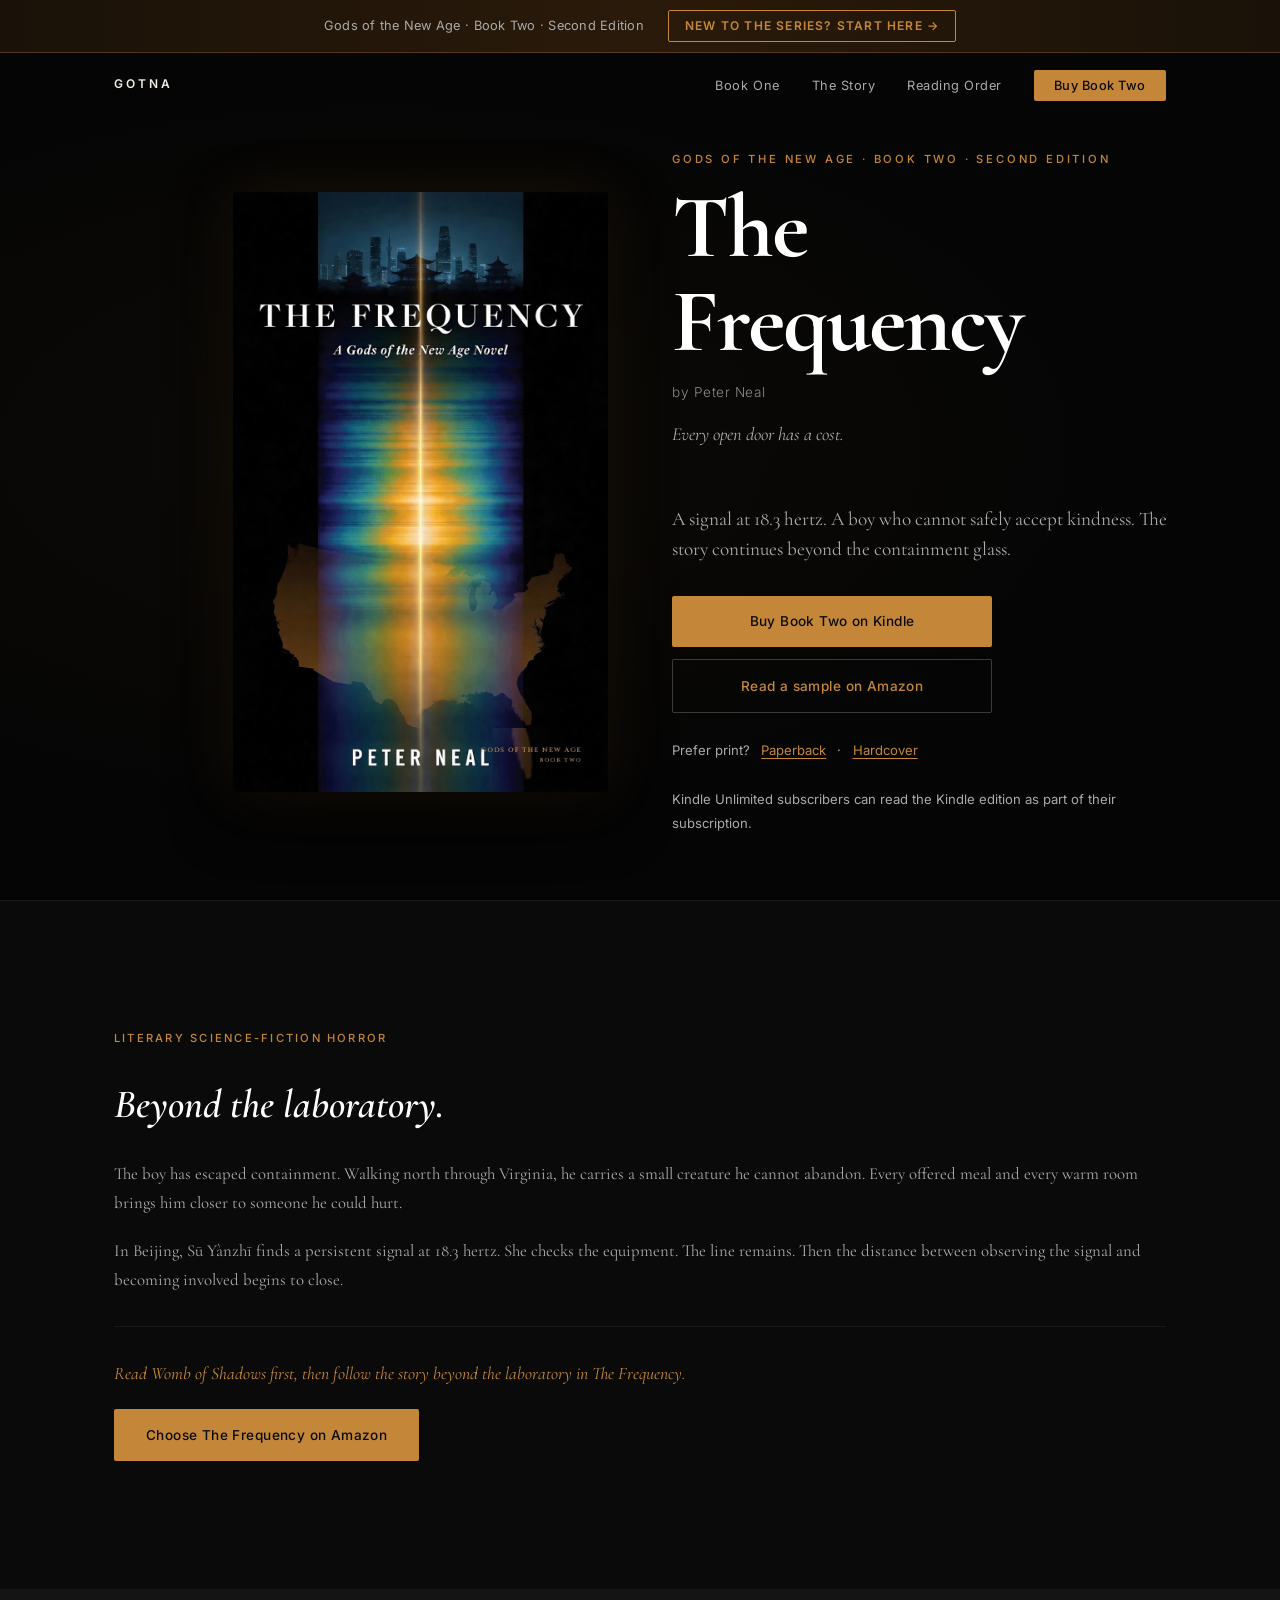
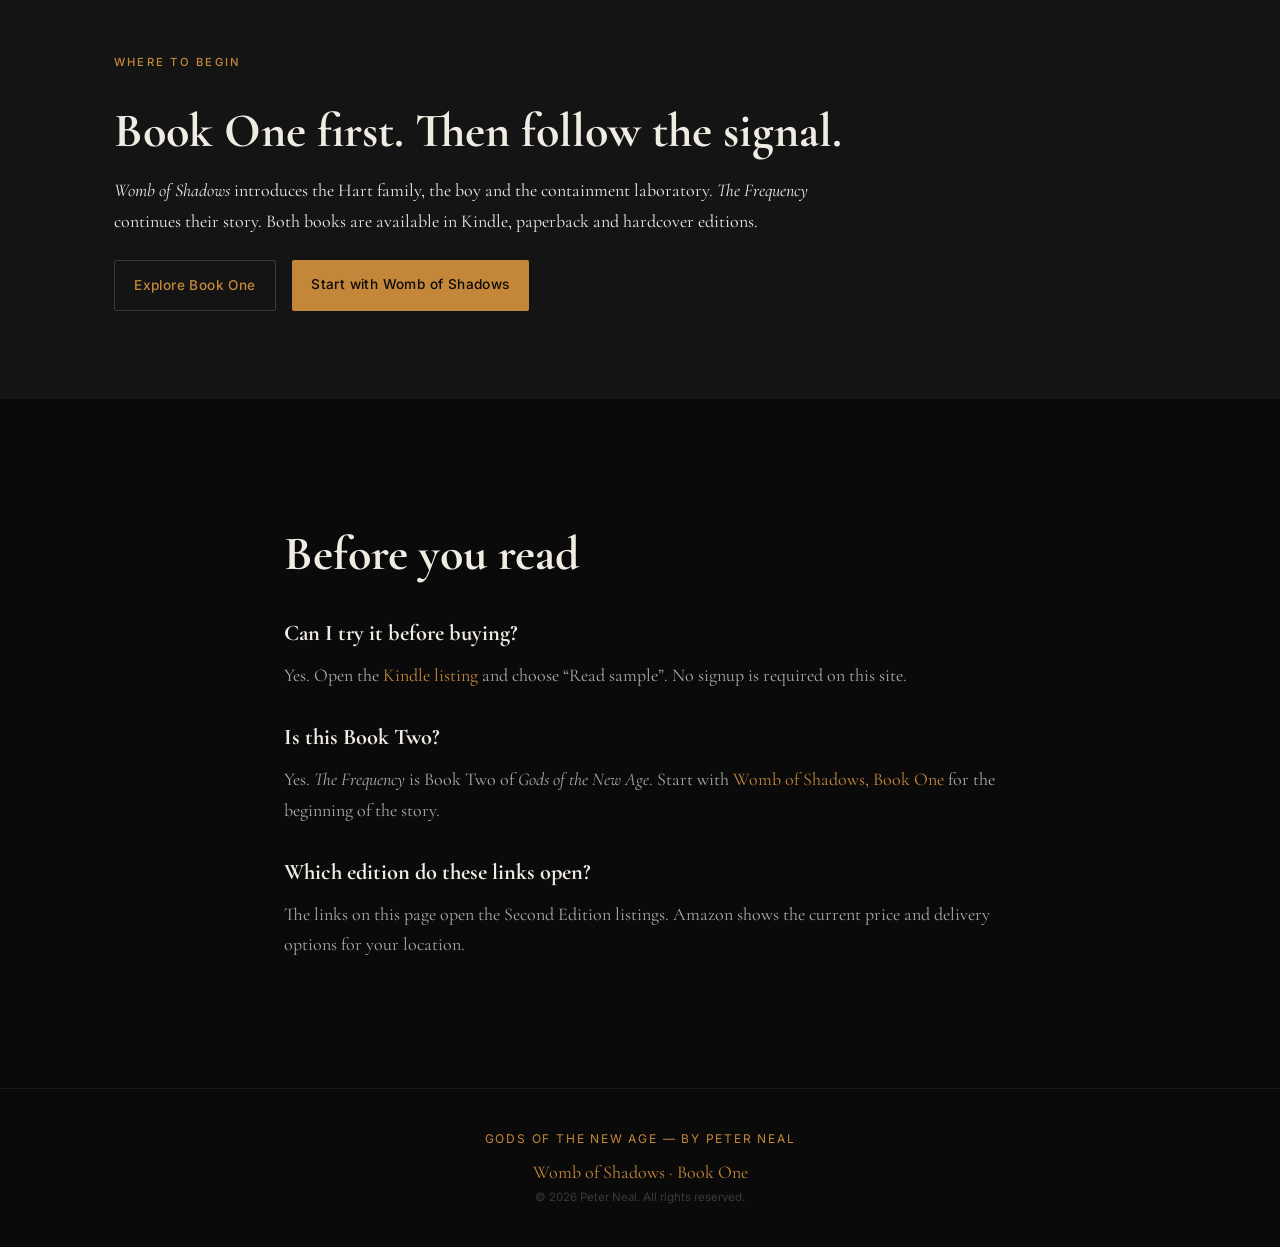
==== the-frequency/index.html @ f86cf532 "Improve book buying paths and add The Frequency landing page" ====
<!DOCTYPE html>
<html lang="en">
<head>
    <meta charset="UTF-8">
    <meta name="viewport" content="width=device-width, initial-scale=1.0">
    <title>The Frequency — Gods of the New Age, Book Two by Peter Neal</title>
    <meta name="description" content="A signal at 18.3 hertz. A boy who cannot safely accept kindness. Discover The Frequency, Book Two of Peter Neal's literary science-fiction horror series Gods of the New Age.">
    <meta name="author" content="Peter Neal">
    <link rel="canonical" href="https://roguenealer.github.io/womb-of-shadows/the-frequency/">
    <meta property="og:title" content="The Frequency — Book Two by Peter Neal">
    <meta property="og:description" content="Every open door has a cost. Continue Gods of the New Age in The Frequency.">
    <meta property="og:type" content="book">
    <meta property="og:url" content="https://roguenealer.github.io/womb-of-shadows/the-frequency/">
    <meta property="og:image" content="https://roguenealer.github.io/womb-of-shadows/images/the-frequency-cover.jpg">
    <meta name="twitter:card" content="summary_large_image">
    <meta name="twitter:title" content="The Frequency — Book Two by Peter Neal">
    <meta name="twitter:description" content="Every open door has a cost. Continue Gods of the New Age in The Frequency.">
    <meta name="twitter:image" content="https://roguenealer.github.io/womb-of-shadows/images/the-frequency-cover.jpg">
    <link rel="preconnect" href="https://fonts.googleapis.com">
    <link rel="preconnect" href="https://fonts.gstatic.com" crossorigin>
    <link href="https://fonts.googleapis.com/css2?family=Cormorant+Garamond:ital,wght@0,400;0,600;0,700;1,400;1,600&family=Inter:wght@300;400;500;600&display=swap" rel="stylesheet">
    <link rel="stylesheet" href="../css/style.css">
    <link rel="stylesheet" href="../css/earning.css">
    <script async src="https://www.googletagmanager.com/gtag/js?id=G-DT17MCMQZ6"></script>
    <script>
      window.dataLayer = window.dataLayer || [];
      function gtag(){dataLayer.push(arguments);}
      gtag('js', new Date());
      gtag('config', 'G-DT17MCMQZ6');
    </script>
    <script type="application/ld+json">
    {"@context":"https://schema.org","@type":"Book","name":"The Frequency","author":{"@type":"Person","name":"Peter Neal"},"inLanguage":"en","bookEdition":"Second Edition","isPartOf":{"@type":"CreativeWorkSeries","name":"Gods of the New Age"},"url":"https://roguenealer.github.io/womb-of-shadows/the-frequency/"}
    </script>
</head>
<body class="frequency-page">
    <nav class="nav" id="nav" aria-label="Main navigation">
        <div class="nav-inner">
            <a href="../" class="nav-logo">GOTNA</a>
            <button class="nav-toggle" id="nav-toggle" aria-label="Toggle menu" aria-expanded="false"><span></span><span></span><span></span></button>
            <ul class="nav-links" id="nav-links">
                <li><a href="../#book">Book One</a></li>
                <li><a href="#story">The Story</a></li>
                <li><a href="#reading-order">Reading Order</a></li>
                <li><a href="https://www.amazon.com/dp/B0HJBS8TWX" target="_blank" rel="noopener" class="nav-cta" data-intent="purchase" data-placement="navigation">Buy Book Two</a></li>
            </ul>
        </div>
    </nav>
    <div class="promo-banner" id="promo-banner">
        <div class="promo-inner">
            <span class="promo-text">Gods of the New Age · Book Two · Second Edition</span>
            <a href="../#book" class="promo-cta">New to the series? Start here &rarr;</a>
        </div>
    </div>
    <main>
        <section class="hero" id="hero">
            <div class="hero-content">
                <div class="hero-cover">
                    <img src="../images/the-frequency-cover.jpg" alt="The Frequency by Peter Neal — a column of gold and blue spectral light" class="cover-image" width="900" height="1440" fetchpriority="high">
                </div>
                <div class="hero-text">
                    <p class="hero-subtitle">Gods of the New Age · Book Two · Second Edition</p>
                    <h1 class="hero-title">The<br>Frequency</h1>
                    <p class="hero-author">by Peter Neal</p>
                    <p class="hero-tagline">Every open door has a cost.</p>
                    <p class="hero-description">A signal at 18.3 hertz. A boy who cannot safely accept kindness. The story continues beyond the containment glass.</p>
                    <div class="hero-actions">
                        <a href="https://www.amazon.com/dp/B0HJBS8TWX" target="_blank" rel="noopener" class="btn btn-primary" data-intent="purchase" data-placement="hero">Buy Book Two on Kindle</a>
                        <a href="https://www.amazon.com/dp/B0HJBS8TWX" target="_blank" rel="noopener" class="btn btn-secondary" data-intent="sample" data-placement="hero">Read a sample on Amazon</a>
                    </div>
                    <p class="format-links">Prefer print? <a href="https://www.amazon.com/dp/B0HJBMNSQB" target="_blank" rel="noopener" data-intent="purchase" data-placement="hero-print">Paperback</a> <span aria-hidden="true">·</span> <a href="https://www.amazon.com/dp/B0HJC25573" target="_blank" rel="noopener" data-intent="purchase" data-placement="hero-print">Hardcover</a></p>
                    <p class="format-links">Kindle Unlimited subscribers can read the Kindle edition as part of their subscription.</p>
                </div>
            </div>
        </section>
        <section class="section book" id="story">
            <div class="container">
                <div class="section-label">Literary science-fiction horror</div>
                <div class="book-text">
                    <h2>Beyond the laboratory.</h2>
                    <p class="book-description">The boy has escaped containment. Walking north through Virginia, he carries a small creature he cannot abandon. Every offered meal and every warm room brings him closer to someone he could hurt.</p>
                    <p class="book-description">In Beijing, Sū Yànzhī finds a persistent signal at 18.3 hertz. She checks the equipment. The line remains. Then the distance between observing the signal and becoming involved begins to close.</p>
                    <p class="book-description accent">Read <em>Womb of Shadows</em> first, then follow the story beyond the laboratory in <em>The Frequency</em>.</p>
                    <p><a href="https://www.amazon.com/dp/B0HJBS8TWX" target="_blank" rel="noopener" class="btn btn-primary" data-intent="purchase" data-placement="story">Choose The Frequency on Amazon</a></p>
                </div>
            </div>
        </section>
        <section class="reading-order" id="reading-order">
            <div class="container">
                <div class="section-label">Where to begin</div>
                <h2>Book One first. Then follow the signal.</h2>
                <p><em>Womb of Shadows</em> introduces the Hart family, the boy and the containment laboratory. <em>The Frequency</em> continues their story. Both books are available in Kindle, paperback and hardcover editions.</p>
                <div class="series-actions">
                    <a href="../#read" class="btn btn-secondary">Explore Book One</a>
                    <a href="https://www.amazon.com/dp/B0HJBRHK89" target="_blank" rel="noopener" class="btn btn-primary" data-intent="purchase" data-placement="reading-order">Start with Womb of Shadows</a>
                </div>
            </div>
        </section>
        <section class="section">
            <div class="container book-questions">
                <h2>Before you read</h2>
                <h3>Can I try it before buying?</h3>
                <p>Yes. Open the <a href="https://www.amazon.com/dp/B0HJBS8TWX" target="_blank" rel="noopener" data-intent="sample" data-placement="questions">Kindle listing</a> and choose &ldquo;Read sample&rdquo;. No signup is required on this site.</p>
                <h3>Is this Book Two?</h3>
                <p>Yes. <em>The Frequency</em> is Book Two of <em>Gods of the New Age</em>. Start with <a href="../">Womb of Shadows, Book One</a> for the beginning of the story.</p>
                <h3>Which edition do these links open?</h3>
                <p>The links on this page open the Second Edition listings. Amazon shows the current price and delivery options for your location.</p>
            </div>
        </section>
    </main>
    <footer class="footer">
        <div class="container">
            <div class="footer-inner">
                <p class="footer-trilogy">Gods of the New Age &mdash; by Peter Neal</p>
                <p><a href="../">Womb of Shadows · Book One</a></p>
                <p class="footer-copy">&copy; 2026 Peter Neal. All rights reserved.</p>
            </div>
        </div>
    </footer>
    <script src="../js/main.js"></script>
    <script src="../js/book-links.js"></script>
</body>
</html>
---- css/style.css ----
/* ============================================
   WOMB OF SHADOWS — Landing Page Styles
   Dark literary horror. A24 aesthetic.
   ============================================ */

/* --- Reset & Base --- */
*, *::before, *::after {
    margin: 0;
    padding: 0;
    box-sizing: border-box;
}

:root {
    --black: #0a0a0a;
    --black-deep: #050505;
    --gray-900: #141414;
    --gray-800: #1a1a1a;
    --gray-700: #2a2a2a;
    --gray-600: #3a3a3a;
    --gray-400: #888;
    --gray-300: #aaa;
    --white: #f0ece4;
    --white-bright: #fff;
    --amber: #c4873a;
    --amber-light: #d4a04a;
    --amber-glow: rgba(196, 135, 58, 0.15);
    --amber-dim: rgba(196, 135, 58, 0.08);

    --font-serif: 'Cormorant Garamond', Georgia, 'Times New Roman', serif;
    --font-sans: 'Inter', -apple-system, BlinkMacSystemFont, 'Segoe UI', sans-serif;

    --container: 1100px;
    --section-pad: clamp(4rem, 10vw, 8rem);
}

html {
    scroll-behavior: smooth;
    -webkit-font-smoothing: antialiased;
    -moz-osx-font-smoothing: grayscale;
}

body {
    background: var(--black);
    color: var(--white);
    font-family: var(--font-serif);
    font-size: 18px;
    line-height: 1.7;
    overflow-x: hidden;
}

a {
    color: var(--amber);
    text-decoration: none;
    transition: color 0.3s;
}
a:hover { color: var(--amber-light); }

img { max-width: 100%; height: auto; display: block; }

.container {
    max-width: var(--container);
    margin: 0 auto;
    padding: 0 1.5rem;
}

.section-label {
    font-family: var(--font-sans);
    font-size: 0.7rem;
    font-weight: 500;
    letter-spacing: 0.2em;
    text-transform: uppercase;
    color: var(--amber);
    margin-bottom: 2rem;
}

/* --- Promo Banner --- */
.promo-banner {
    position: fixed;
    top: 0;
    left: 0;
    right: 0;
    z-index: 200;
    background: linear-gradient(90deg, #1a1208, #2a1a0a, #1a1208);
    border-bottom: 1px solid rgba(196, 135, 58, 0.3);
    padding: 10px 0;
    text-align: center;
}

.promo-inner {
    max-width: var(--container);
    margin: 0 auto;
    padding: 0 1.5rem;
    display: flex;
    align-items: center;
    justify-content: center;
    gap: 1.5rem;
    flex-wrap: wrap;
}

.promo-text {
    font-family: var(--font-sans);
    font-size: 0.8rem;
    color: var(--gray-300);
    letter-spacing: 0.02em;
}

.promo-cta {
    font-family: var(--font-sans);
    font-size: 0.75rem;
    font-weight: 600;
    letter-spacing: 0.1em;
    text-transform: uppercase;
    color: var(--amber);
    white-space: nowrap;
    padding: 5px 16px;
    border: 1px solid var(--amber);
    border-radius: 2px;
    transition: all 0.3s;
}
.promo-cta:hover {
    background: var(--amber);
    color: var(--black);
}

/* Push nav down to account for promo banner */
.nav {
    top: 40px;
}

/* Push hero down to account for promo banner */
.hero {
    padding-top: 7rem;
}

@media (max-width: 768px) {
    .promo-banner { padding: 8px 0; }
    .promo-text { font-size: 0.7rem; }
    .promo-inner { gap: 0.75rem; }
    .nav { top: 56px; }
    .hero { padding-top: 6rem; }
}

/* --- Success State --- */
.gate-success {
    text-align: center;
    padding: 1rem 0;
}

.success-icon {
    width: 60px;
    height: 60px;
    border-radius: 50%;
    background: rgba(42, 122, 58, 0.15);
    border: 2px solid #2a7a3a;
    color: #2a7a3a;
    font-size: 28px;
    display: flex;
    align-items: center;
    justify-content: center;
    margin: 0 auto 1rem;
}

.success-text {
    font-family: var(--font-serif);
    font-size: 1.3rem;
    color: var(--white-bright);
    margin-bottom: 0.75rem;
}

.success-sub {
    font-family: var(--font-sans);
    font-size: 0.85rem;
    color: var(--gray-400);
    margin-bottom: 0.5rem;
}

.success-sub strong {
    color: var(--amber);
}

/* --- Navigation --- */
.nav {
    position: fixed;
    top: 0;
    left: 0;
    right: 0;
    z-index: 100;
    padding: 1rem 0;
    transition: background 0.4s, backdrop-filter 0.4s;
}

.nav.scrolled {
    background: rgba(10, 10, 10, 0.9);
    backdrop-filter: blur(12px);
    -webkit-backdrop-filter: blur(12px);
    border-bottom: 1px solid var(--gray-800);
}

.nav-inner {
    max-width: var(--container);
    margin: 0 auto;
    padding: 0 1.5rem;
    display: flex;
    align-items: center;
    justify-content: space-between;
}

.nav-logo {
    font-family: var(--font-sans);
    font-size: 0.75rem;
    font-weight: 600;
    letter-spacing: 0.25em;
    text-transform: uppercase;
    color: var(--white);
}
.nav-logo:hover { color: var(--amber); }

.nav-links {
    list-style: none;
    display: flex;
    align-items: center;
    gap: 2rem;
}

.nav-links a {
    font-family: var(--font-sans);
    font-size: 0.8rem;
    font-weight: 400;
    color: var(--gray-300);
    letter-spacing: 0.04em;
    transition: color 0.3s;
}
.nav-links a:hover { color: var(--white); }

.nav-cta {
    background: var(--amber) !important;
    color: var(--black) !important;
    padding: 0.5rem 1.25rem;
    border-radius: 2px;
    font-weight: 500 !important;
}
.nav-cta:hover {
    background: var(--amber-light) !important;
    color: var(--black) !important;
}

.nav-toggle {
    display: none;
    background: none;
    border: none;
    cursor: pointer;
    padding: 0.5rem;
    flex-direction: column;
    gap: 5px;
}
.nav-toggle span {
    display: block;
    width: 24px;
    height: 1.5px;
    background: var(--white);
    transition: transform 0.3s, opacity 0.3s;
}

/* --- Hero --- */
.hero {
    position: relative;
    min-height: 100vh;
    display: flex;
    align-items: center;
    justify-content: center;
    padding: 6rem 1.5rem 4rem;
    overflow: hidden;
    background: radial-gradient(ellipse at 30% 50%, rgba(196, 135, 58, 0.04) 0%, transparent 60%),
                var(--black-deep);
}

.hero-particles {
    position: absolute;
    inset: 0;
    pointer-events: none;
    opacity: 0.85;
}

.hero-content {
    max-width: var(--container);
    width: 100%;
    display: grid;
    grid-template-columns: 1fr 1fr;
    gap: 4rem;
    align-items: center;
    position: relative;
    z-index: 1;
}

.hero-cover {
    display: flex;
    justify-content: flex-end;
}

.cover-image {
    max-height: 600px;
    width: auto;
    border-radius: 2px;
    box-shadow:
        0 0 60px rgba(196, 135, 58, 0.1),
        0 20px 60px rgba(0, 0, 0, 0.6);
    transition: transform 0.6s ease, box-shadow 0.6s ease;
}
.cover-image:hover {
    transform: translateY(-4px);
    box-shadow:
        0 0 80px rgba(196, 135, 58, 0.15),
        0 30px 80px rgba(0, 0, 0, 0.7);
}

.hero-text {
    display: flex;
    flex-direction: column;
    gap: 0.5rem;
}

.hero-subtitle {
    font-family: var(--font-sans);
    font-size: 0.7rem;
    font-weight: 500;
    letter-spacing: 0.25em;
    text-transform: uppercase;
    color: var(--amber);
}

.hero-title {
    font-family: var(--font-serif);
    font-size: clamp(3rem, 6vw, 5rem);
    font-weight: 700;
    line-height: 1.05;
    color: var(--white-bright);
    letter-spacing: -0.02em;
    margin: 0.25rem 0;
}

.hero-author {
    font-family: var(--font-sans);
    font-size: 0.85rem;
    font-weight: 300;
    color: var(--gray-400);
    letter-spacing: 0.04em;
    margin-bottom: 0.5rem;
}

.hero-tagline {
    font-family: var(--font-serif);
    font-size: 1.15rem;
    font-style: italic;
    color: var(--gray-300);
    line-height: 1.6;
    margin-bottom: 1.5rem;
}

.hero-actions {
    display: flex;
    flex-direction: column;
    gap: 0.75rem;
    max-width: 320px;
}

/* --- Buttons --- */
.btn {
    display: inline-block;
    font-family: var(--font-sans);
    font-size: 0.85rem;
    font-weight: 500;
    letter-spacing: 0.03em;
    padding: 0.9rem 2rem;
    border: none;
    border-radius: 2px;
    cursor: pointer;
    text-align: center;
    transition: all 0.3s ease;
}

.btn-primary {
    background: var(--amber);
    color: var(--black);
}
.btn-primary:hover {
    background: var(--amber-light);
    color: var(--black);
    transform: translateY(-1px);
}

.btn-secondary {
    background: transparent;
    color: var(--amber);
    border: 1px solid var(--gray-600);
}
.btn-secondary:hover {
    border-color: var(--amber);
    color: var(--amber-light);
}

/* --- Scroll Indicator --- */
.scroll-indicator {
    position: absolute;
    bottom: 2rem;
    left: 50%;
    transform: translateX(-50%);
    display: flex;
    flex-direction: column;
    align-items: center;
    gap: 0.5rem;
    opacity: 0.4;
    z-index: 1;
}

.scroll-indicator span {
    font-family: var(--font-sans);
    font-size: 0.65rem;
    letter-spacing: 0.2em;
    text-transform: uppercase;
    color: var(--gray-400);
}

.scroll-line {
    width: 1px;
    height: 40px;
    background: linear-gradient(to bottom, var(--gray-400), transparent);
    animation: scrollPulse 2s ease-in-out infinite;
}

@keyframes scrollPulse {
    0%, 100% { opacity: 0.3; transform: scaleY(1); }
    50% { opacity: 1; transform: scaleY(1.2); }
}

/* --- Section Base --- */
.section {
    padding: var(--section-pad) 0;
}

/* --- Book Section --- */
.book {
    border-top: 1px solid var(--gray-800);
}

.book-content {
    max-width: 700px;
}

.book-text h2 {
    font-family: var(--font-serif);
    font-size: clamp(1.8rem, 4vw, 2.5rem);
    font-weight: 600;
    font-style: italic;
    color: var(--white-bright);
    margin-bottom: 2rem;
    line-height: 1.2;
}

.book-description {
    color: var(--gray-300);
    margin-bottom: 1.25rem;
    font-size: 1.05rem;
}

.book-description.accent {
    color: var(--amber);
    font-style: italic;
    font-size: 1.1rem;
    margin-top: 2rem;
    padding-top: 2rem;
    border-top: 1px solid var(--gray-800);
}

.book-comps {
    display: flex;
    flex-wrap: wrap;
    align-items: center;
    gap: 0.6rem;
    margin-top: 2.5rem;
    padding-top: 1.5rem;
    border-top: 1px solid var(--gray-800);
}

.comp-label {
    font-family: var(--font-sans);
    font-size: 0.7rem;
    font-weight: 500;
    letter-spacing: 0.15em;
    text-transform: uppercase;
    color: var(--gray-400);
    margin-right: 0.25rem;
}

.comp-title {
    font-family: var(--font-serif);
    font-size: 1rem;
    font-style: italic;
    color: var(--white);
}

.comp-divider {
    color: var(--gray-600);
    font-size: 0.8rem;
}

/* --- Read Section --- */
.read {
    background: var(--gray-900);
    border-top: 1px solid var(--gray-800);
}

.read h2 {
    font-family: var(--font-serif);
    font-size: clamp(1.8rem, 4vw, 2.5rem);
    font-weight: 600;
    color: var(--white-bright);
    margin-bottom: 1rem;
}

.read-subtitle {
    color: var(--gray-400);
    font-size: 1rem;
    max-width: 550px;
    margin-bottom: 3rem;
}

/* --- Read Gate (email capture for sample) --- */
.read-gate {
    margin-bottom: 3rem;
}

.read-gate-inner {
    background: var(--gray-800);
    border: 1px solid var(--gray-700);
    border-radius: 4px;
    padding: 2.5rem;
    max-width: 520px;
    text-align: center;
}

.read-gate-icon {
    color: var(--amber);
    margin-bottom: 1rem;
}

.read-gate-inner > p {
    font-size: 0.95rem;
    color: var(--gray-300);
    margin-bottom: 1.5rem;
}

.gate-form {
    display: flex;
    gap: 0.5rem;
}

.gate-input,
.subscribe-input {
    flex: 1;
    background: var(--black);
    border: 1px solid var(--gray-600);
    color: var(--white);
    font-family: var(--font-sans);
    font-size: 0.9rem;
    padding: 0.85rem 1rem;
    border-radius: 2px;
    outline: none;
    transition: border-color 0.3s;
}

.gate-input:focus,
.subscribe-input:focus {
    border-color: var(--amber);
}

.gate-input::placeholder,
.subscribe-input::placeholder {
    color: var(--gray-600);
}

.gate-note {
    font-family: var(--font-sans);
    font-size: 0.72rem;
    color: var(--gray-600);
    margin-top: 0.75rem;
}

/* --- Chapter Cards --- */
.read-chapters {
    display: grid;
    grid-template-columns: repeat(auto-fit, minmax(240px, 1fr));
    gap: 1.5rem;
}

.chapter-card {
    background: var(--black);
    border: 1px solid var(--gray-800);
    border-radius: 3px;
    padding: 2rem 1.5rem;
    transition: border-color 0.3s, transform 0.3s;
}
.chapter-card:hover {
    border-color: var(--gray-600);
    transform: translateY(-2px);
}

.chapter-card.synapse {
    border-color: var(--gray-700);
    background: linear-gradient(135deg, var(--black), var(--amber-dim));
}

.chapter-number {
    font-family: var(--font-sans);
    font-size: 0.65rem;
    font-weight: 600;
    letter-spacing: 0.2em;
    text-transform: uppercase;
    color: var(--amber);
    display: block;
    margin-bottom: 0.75rem;
}

.chapter-card h3 {
    font-family: var(--font-serif);
    font-size: 1.3rem;
    font-weight: 600;
    color: var(--white-bright);
    margin-bottom: 0.75rem;
}

.chapter-card p {
    font-size: 0.9rem;
    color: var(--gray-400);
    line-height: 1.6;
}

/* --- Subscribe Section --- */
.subscribe {
    border-top: 1px solid var(--gray-800);
}

.subscribe-inner {
    max-width: 540px;
    text-align: center;
    margin: 0 auto;
}

.subscribe h2 {
    font-family: var(--font-serif);
    font-size: clamp(1.8rem, 4vw, 2.5rem);
    font-weight: 600;
    color: var(--white-bright);
    margin-bottom: 1rem;
    line-height: 1.2;
}

.subscribe-inner > p {
    color: var(--gray-300);
    margin-bottom: 2rem;
    font-size: 1rem;
}

.subscribe-form {
    display: flex;
    gap: 0.5rem;
    margin-bottom: 0.75rem;
}

.subscribe-note {
    font-family: var(--font-sans);
    font-size: 0.72rem;
    color: var(--gray-600);
}

/* --- Author Section --- */
.author {
    background: var(--gray-900);
    border-top: 1px solid var(--gray-800);
}

.author-content {
    max-width: 600px;
}

.author-text h2 {
    font-family: var(--font-serif);
    font-size: clamp(1.5rem, 3vw, 2rem);
    font-weight: 600;
    color: var(--white-bright);
    margin-bottom: 1.5rem;
}

.author-text p {
    color: var(--gray-300);
    margin-bottom: 1rem;
    font-size: 1rem;
}

.author-location {
    font-family: var(--font-sans);
    font-size: 0.85rem !important;
    color: var(--gray-400) !important;
    font-style: italic;
    margin-top: 1.5rem !important;
}

.social-links {
    display: flex;
    gap: 1rem;
    margin-top: 1.5rem;
}

.social-link {
    color: var(--gray-400);
    transition: color 0.3s, transform 0.3s;
}
.social-link:hover {
    color: var(--amber);
    transform: translateY(-2px);
}

/* --- Follow / Social Bar --- */
.follow {
    border-top: 1px solid var(--gray-800);
    padding: 2.5rem 0;
}

.follow-inner {
    display: flex;
    align-items: center;
    justify-content: center;
    gap: 2.5rem;
    flex-wrap: wrap;
}

.follow-label {
    font-family: var(--font-sans);
    font-size: 0.7rem;
    font-weight: 500;
    letter-spacing: 0.2em;
    text-transform: uppercase;
    color: var(--gray-400);
}

.follow-links {
    display: flex;
    align-items: center;
    gap: 1.25rem;
}

.follow-link {
    display: flex;
    align-items: center;
    gap: 0.5rem;
    font-family: var(--font-sans);
    font-size: 0.8rem;
    font-weight: 500;
    color: var(--gray-300);
    padding: 0.5rem 1rem;
    border: 1px solid var(--gray-700);
    border-radius: 2px;
    transition: all 0.3s;
}

.follow-link:hover {
    color: var(--amber);
    border-color: var(--amber);
    background: var(--amber-dim);
}

.follow-link svg {
    flex-shrink: 0;
    transition: color 0.3s;
}

@media (max-width: 600px) {
    .follow-inner { flex-direction: column; gap: 1.25rem; }
    .follow-links { flex-wrap: wrap; justify-content: center; }
}

/* --- Comments Section --- */
.comments {
    border-top: 1px solid var(--gray-800);
}

.comments h2 {
    font-family: var(--font-serif);
    font-size: clamp(1.8rem, 4vw, 2.5rem);
    font-weight: 600;
    color: var(--white-bright);
    margin-bottom: 1rem;
}

.comments-subtitle {
    color: var(--gray-400);
    font-size: 1rem;
    margin-bottom: 2.5rem;
}

.comments-subtitle em {
    font-size: 0.85rem;
    color: var(--gray-600);
}

/* --- Reaction Form --- */
.reaction-form-wrap {
    max-width: 600px;
}

.reaction-form {
    display: flex;
    flex-direction: column;
    gap: 0.75rem;
}

.reaction-input,
.reaction-textarea {
    background: var(--gray-900);
    border: 1px solid var(--gray-700);
    color: var(--white);
    font-family: var(--font-serif);
    font-size: 1rem;
    padding: 0.85rem 1rem;
    border-radius: 2px;
    outline: none;
    transition: border-color 0.3s;
    width: 100%;
}

.reaction-input-name {
    font-family: var(--font-sans);
    font-size: 0.9rem;
    max-width: 280px;
}

.reaction-textarea {
    resize: vertical;
    min-height: 120px;
    line-height: 1.6;
}

.reaction-input:focus,
.reaction-textarea:focus {
    border-color: var(--amber);
}

.reaction-input::placeholder,
.reaction-textarea::placeholder {
    color: var(--gray-600);
}

.reaction-form-footer {
    display: flex;
    align-items: center;
    justify-content: space-between;
    gap: 1rem;
    flex-wrap: wrap;
}

.reaction-privacy {
    font-family: var(--font-sans);
    font-size: 0.72rem;
    color: var(--gray-600);
}

@media (max-width: 480px) {
    .reaction-form-footer { flex-direction: column; align-items: flex-start; }
    .reaction-input-name { max-width: 100%; }
}

/* --- Footer --- */
.footer {
    border-top: 1px solid var(--gray-800);
    padding: 2.5rem 0;
}

.footer-inner {
    text-align: center;
}

.footer-trilogy {
    font-family: var(--font-sans);
    font-size: 0.75rem;
    letter-spacing: 0.15em;
    text-transform: uppercase;
    color: var(--amber);
    margin-bottom: 0.5rem;
}

.footer-copy {
    font-family: var(--font-sans);
    font-size: 0.72rem;
    color: var(--gray-600);
}

/* ============================================
   Responsive
   ============================================ */
@media (max-width: 768px) {
    body { font-size: 16px; }

    .nav-toggle {
        display: flex;
    }

    .nav-links {
        position: fixed;
        top: 0;
        right: -100%;
        width: 280px;
        height: 100vh;
        background: var(--gray-900);
        flex-direction: column;
        padding: 5rem 2rem 2rem;
        gap: 1.5rem;
        transition: right 0.4s ease;
        border-left: 1px solid var(--gray-800);
    }
    .nav-links.open { right: 0; }

    .hero {
        padding: 5rem 1.25rem 3rem;
        min-height: auto;
    }

    .hero-content {
        grid-template-columns: 1fr;
        gap: 2.5rem;
        text-align: center;
    }

    .hero-cover {
        justify-content: center;
        order: -1;
    }

    .cover-image {
        max-height: 420px;
    }

    .hero-text {
        align-items: center;
    }

    .hero-actions {
        max-width: 100%;
        width: 100%;
    }

    .scroll-indicator { display: none; }

    .gate-form,
    .subscribe-form {
        flex-direction: column;
    }

    .read-chapters {
        grid-template-columns: 1fr;
    }

    .book-comps {
        justify-content: center;
    }
}

@media (max-width: 480px) {
    .hero-title { font-size: 2.5rem; }
    .cover-image { max-height: 340px; }

    .read-gate-inner {
        padding: 1.5rem;
    }
}

/* --- Animations --- */
.opening-excerpt {
    max-width: 700px;
    margin: 2rem auto;
    padding: 1.5rem 2rem;
    border-left: 2px solid var(--amber);
    background: var(--gray-900);
    font-size: clamp(1.25rem, 3vw, 1.65rem);
    line-height: 1.75;
}
.opening-excerpt p + p { margin-top: 1rem; }
.sample-action { text-align: center; margin-bottom: 1.5rem; }
.series-book {
    display: grid;
    grid-template-columns: minmax(180px, 300px) minmax(0, 1fr);
    align-items: start;
    gap: clamp(2rem, 5vw, 4rem);
}
.series-cover { width: 100%; height: auto; border-radius: 2px; }
.series-hook { color: var(--amber-light); font-size: 1.35rem; margin: 0.5rem 0 1.5rem; }
.series-actions { display: flex; flex-wrap: wrap; gap: 0.75rem; margin: 1.5rem 0; }
.series-actions .btn { padding: 0.8rem 1.2rem; }
.nav { top: var(--promo-height, 68px); }
.hero { padding-top: calc(var(--promo-height, 68px) + 6rem); }
.section { scroll-margin-top: calc(var(--promo-height, 68px) + 5rem); }
@media (max-width: 768px) {
    .promo-inner { gap: 0.4rem; }
    .promo-cta { display: none; }
    .series-book { grid-template-columns: 1fr; }
    .series-cover-link { max-width: 260px; justify-self: center; }
    .series-book-copy h2, .series-hook { text-align: center; }
    .series-actions { justify-content: center; }
    .opening-excerpt { padding: 1.25rem; }
}

@media (prefers-reduced-motion: no-preference) {
    .fade-in {
        opacity: 0;
        transform: translateY(20px);
        transition: opacity 0.8s ease, transform 0.8s ease;
    }
    .fade-in.visible {
        opacity: 1;
        transform: translateY(0);
    }
}
---- css/earning.css ----
/* Reading and format choices for the existing book storefront. */
.format-links {
    margin-top: 1.1rem;
    color: var(--gray-300);
    font-family: var(--font-sans);
    font-size: 0.82rem;
    line-height: 1.8;
}
.format-links a { margin-left: 0.45rem; text-decoration: underline; text-underline-offset: 0.2em; }
.format-links span { margin-left: 0.45rem; }
.press-proof {
    margin-top: 1.8rem;
    padding-left: 1rem;
    border-left: 2px solid var(--amber);
    max-width: 32rem;
}
.press-proof blockquote { color: var(--white); font-size: 1.3rem; font-style: italic; line-height: 1.4; }
.press-proof figcaption { margin-top: 0.65rem; font-family: var(--font-sans); font-size: 0.72rem; line-height: 1.7; }
.press-proof figcaption span { display: block; color: var(--gray-300); }
.book-detail-link { margin-top: 1rem; font-family: var(--font-sans); font-size: 0.86rem; }
.book-detail-link a { text-decoration: underline; text-underline-offset: 0.2em; }
.frequency-page .hero-title { font-size: clamp(3rem, 7vw, 6rem); line-height: 1.05; }
.frequency-page .hero-description { margin: 1.4rem 0; max-width: 35rem; font-size: 1.2rem; line-height: 1.6; color: var(--gray-300); }
.frequency-page .hero-actions { flex-wrap: wrap; }
.reading-order { padding-top: 4rem; padding-bottom: 4rem; background: var(--gray-900); }
.reading-order h2 { font-size: clamp(2rem, 4vw, 3rem); line-height: 1.15; margin-bottom: 1rem; }
.reading-order p { max-width: 44rem; margin-bottom: 1rem; }
.reading-order .series-actions { display: flex; gap: 1rem; flex-wrap: wrap; margin-top: 1.5rem; }
.book-questions { max-width: 760px; }
.book-questions h2 { font-size: clamp(2rem, 4vw, 3rem); line-height: 1.15; margin-bottom: 2rem; }
.book-questions h3 { font-size: 1.4rem; margin: 1.7rem 0 0.5rem; }
.book-questions p { color: var(--gray-300); }
a:focus-visible, button:focus-visible { outline: 2px solid var(--amber-light); outline-offset: 5px; }
@media (max-width: 768px) {
    .nav-toggle { position: relative; z-index: 1; }
}
@media (max-width: 600px) {
    .hero-text { order: 1; }
    .hero-cover { order: 2; }
    .hero-content { gap: 2rem; }
    .press-proof { margin-top: 1.3rem; }
    .press-proof blockquote { font-size: 1.15rem; }
    .frequency-page .hero-description { font-size: 1.08rem; }
    .frequency-page .hero-actions .btn { width: 100%; text-align: center; }
    .reading-order .series-actions .btn { width: 100%; text-align: center; }
}
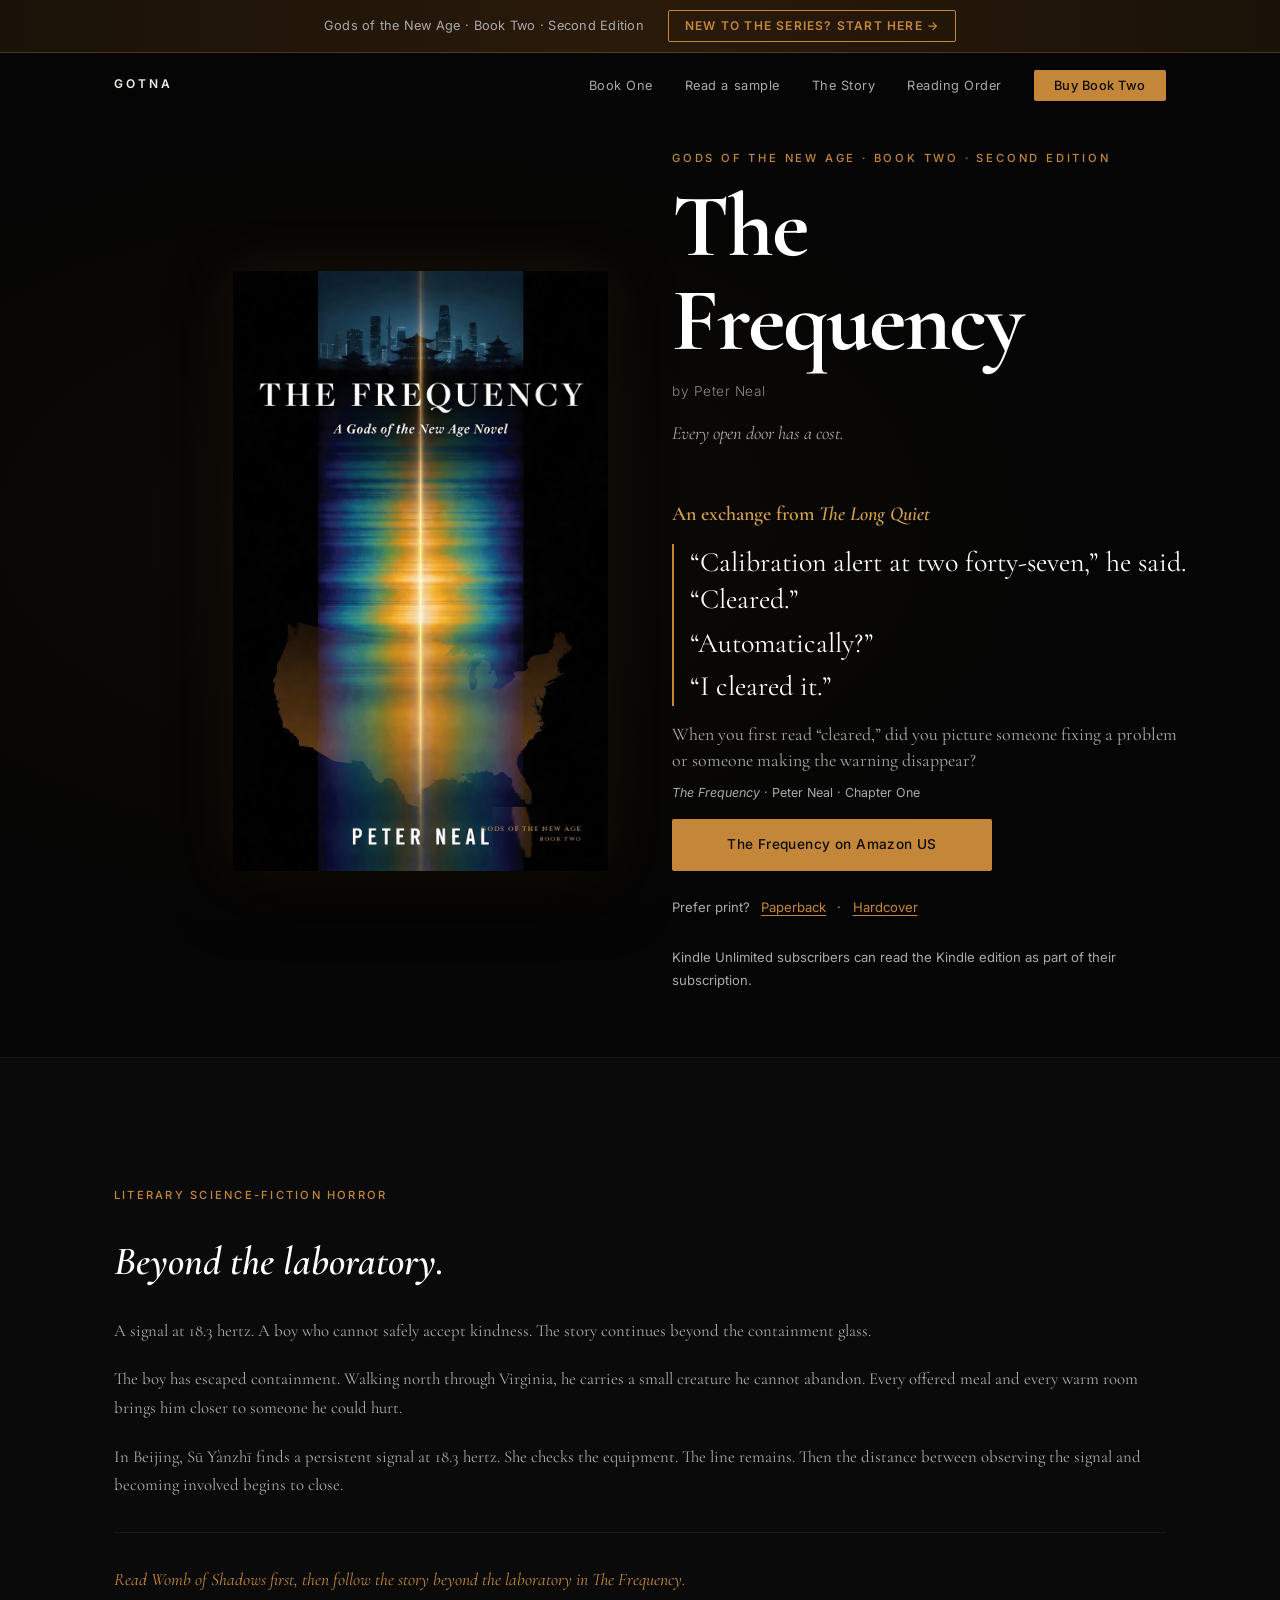
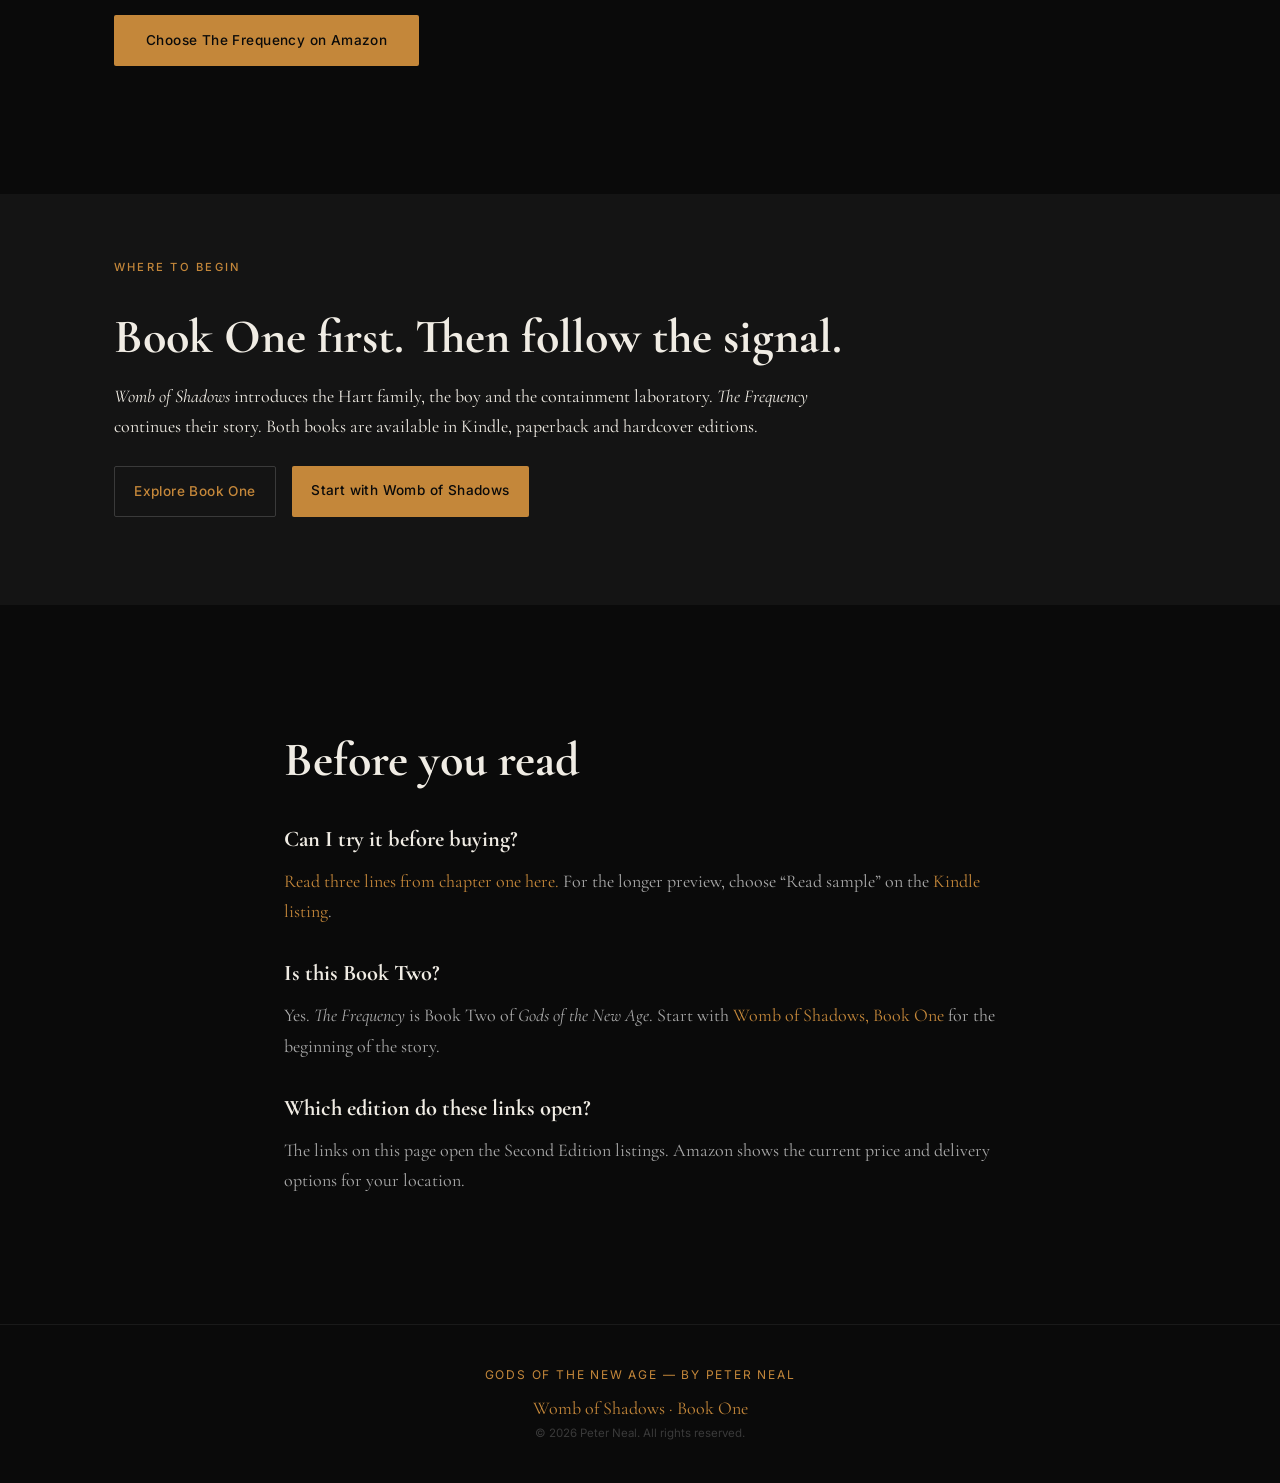
==== commit 20cd3a13: "Publish The Frequency opening sample and measure its readership" ====
--- a/the-frequency/index.html
+++ b/the-frequency/index.html
@@ -26,7 +26,9 @@
       window.dataLayer = window.dataLayer || [];
       function gtag(){dataLayer.push(arguments);}
       gtag('js', new Date());
-      gtag('config', 'G-DT17MCMQZ6');
+      if (window.location.hostname === 'roguenealer.github.io') {
+        gtag('config', 'G-DT17MCMQZ6');
+      }
     </script>
     <script type="application/ld+json">
     {"@context":"https://schema.org","@type":"Book","name":"The Frequency","author":{"@type":"Person","name":"Peter Neal"},"inLanguage":"en","bookEdition":"Second Edition","isPartOf":{"@type":"CreativeWorkSeries","name":"Gods of the New Age"},"url":"https://roguenealer.github.io/womb-of-shadows/the-frequency/"}
@@ -39,6 +41,7 @@
             <button class="nav-toggle" id="nav-toggle" aria-label="Toggle menu" aria-expanded="false"><span></span><span></span><span></span></button>
             <ul class="nav-links" id="nav-links">
                 <li><a href="../#book">Book One</a></li>
+                <li><a href="#frequency-sample">Read a sample</a></li>
                 <li><a href="#story">The Story</a></li>
                 <li><a href="#reading-order">Reading Order</a></li>
                 <li><a href="https://www.amazon.com/dp/B0HJBS8TWX" target="_blank" rel="noopener" class="nav-cta" data-intent="purchase" data-placement="navigation">Buy Book Two</a></li>
@@ -62,10 +65,18 @@
                     <h1 class="hero-title">The<br>Frequency</h1>
                     <p class="hero-author">by Peter Neal</p>
                     <p class="hero-tagline">Every open door has a cost.</p>
-                    <p class="hero-description">A signal at 18.3 hertz. A boy who cannot safely accept kindness. The story continues beyond the containment glass.</p>
+                    <section class="opening-sample" id="frequency-sample" aria-labelledby="sample-heading">
+                        <h2 id="sample-heading">An exchange from <i>The Long Quiet</i></h2>
+                        <blockquote>
+                            <p>“Calibration alert at two forty-seven,” he said. “Cleared.”</p>
+                            <p>“Automatically?”</p>
+                            <p>“I cleared it.”</p>
+                        </blockquote>
+                        <p class="sample-question">When you first read “cleared,” did you picture someone fixing a problem or someone making the warning disappear?</p>
+                        <p class="sample-credit"><cite>The Frequency</cite> · Peter Neal · Chapter One</p>
+                    </section>
                     <div class="hero-actions">
-                        <a href="https://www.amazon.com/dp/B0HJBS8TWX" target="_blank" rel="noopener" class="btn btn-primary" data-intent="purchase" data-placement="hero">Buy Book Two on Kindle</a>
-                        <a href="https://www.amazon.com/dp/B0HJBS8TWX" target="_blank" rel="noopener" class="btn btn-secondary" data-intent="sample" data-placement="hero">Read a sample on Amazon</a>
+                        <a href="https://www.amazon.com/dp/B0HJBS8TWX" target="_blank" rel="noopener" class="btn btn-primary" data-intent="purchase" data-placement="opening-sample">The Frequency on Amazon US</a>
                     </div>
                     <p class="format-links">Prefer print? <a href="https://www.amazon.com/dp/B0HJBMNSQB" target="_blank" rel="noopener" data-intent="purchase" data-placement="hero-print">Paperback</a> <span aria-hidden="true">·</span> <a href="https://www.amazon.com/dp/B0HJC25573" target="_blank" rel="noopener" data-intent="purchase" data-placement="hero-print">Hardcover</a></p>
                     <p class="format-links">Kindle Unlimited subscribers can read the Kindle edition as part of their subscription.</p>
@@ -77,6 +88,7 @@
                 <div class="section-label">Literary science-fiction horror</div>
                 <div class="book-text">
                     <h2>Beyond the laboratory.</h2>
+                    <p class="book-description">A signal at 18.3 hertz. A boy who cannot safely accept kindness. The story continues beyond the containment glass.</p>
                     <p class="book-description">The boy has escaped containment. Walking north through Virginia, he carries a small creature he cannot abandon. Every offered meal and every warm room brings him closer to someone he could hurt.</p>
                     <p class="book-description">In Beijing, Sū Yànzhī finds a persistent signal at 18.3 hertz. She checks the equipment. The line remains. Then the distance between observing the signal and becoming involved begins to close.</p>
                     <p class="book-description accent">Read <em>Womb of Shadows</em> first, then follow the story beyond the laboratory in <em>The Frequency</em>.</p>
@@ -99,7 +111,7 @@
             <div class="container book-questions">
                 <h2>Before you read</h2>
                 <h3>Can I try it before buying?</h3>
-                <p>Yes. Open the <a href="https://www.amazon.com/dp/B0HJBS8TWX" target="_blank" rel="noopener" data-intent="sample" data-placement="questions">Kindle listing</a> and choose &ldquo;Read sample&rdquo;. No signup is required on this site.</p>
+                <p><a href="#frequency-sample">Read three lines from chapter one here.</a> For the longer preview, choose &ldquo;Read sample&rdquo; on the <a href="https://www.amazon.com/dp/B0HJBS8TWX" target="_blank" rel="noopener" data-intent="sample" data-placement="questions">Kindle listing</a>.</p>
                 <h3>Is this Book Two?</h3>
                 <p>Yes. <em>The Frequency</em> is Book Two of <em>Gods of the New Age</em>. Start with <a href="../">Womb of Shadows, Book One</a> for the beginning of the story.</p>
                 <h3>Which edition do these links open?</h3>
@@ -118,5 +130,6 @@
     </footer>
     <script src="../js/main.js"></script>
     <script src="../js/book-links.js"></script>
+    <script src="../js/frequency-sample.js"></script>
 </body>
 </html>
--- a/css/earning.css
+++ b/css/earning.css
@@ -22,6 +22,24 @@
 .frequency-page .hero-title { font-size: clamp(3rem, 7vw, 6rem); line-height: 1.05; }
 .frequency-page .hero-description { margin: 1.4rem 0; max-width: 35rem; font-size: 1.2rem; line-height: 1.6; color: var(--gray-300); }
 .frequency-page .hero-actions { flex-wrap: wrap; }
+.opening-sample {
+    max-width: 36rem;
+    margin: 1rem 0 0.5rem;
+    text-align: left;
+    scroll-margin-top: calc(var(--promo-height, 3rem) + 5rem);
+}
+.opening-sample h2 { font-size: 1.25rem; font-weight: 600; color: var(--amber-light); }
+.opening-sample blockquote {
+    margin: 0.8rem 0 1rem;
+    padding-left: 1rem;
+    border-left: 2px solid var(--amber);
+    color: var(--white-bright);
+    font-size: clamp(1.35rem, 2.6vw, 1.75rem);
+    line-height: 1.35;
+}
+.opening-sample blockquote p + p { margin-top: 0.35rem; }
+.sample-question { color: var(--gray-300); font-size: 1.12rem; line-height: 1.45; }
+.sample-credit { margin-top: 0.65rem; color: var(--gray-300); font: 0.78rem/1.5 var(--font-sans); }
 .reading-order { padding-top: 4rem; padding-bottom: 4rem; background: var(--gray-900); }
 .reading-order h2 { font-size: clamp(2rem, 4vw, 3rem); line-height: 1.15; margin-bottom: 1rem; }
 .reading-order p { max-width: 44rem; margin-bottom: 1rem; }
